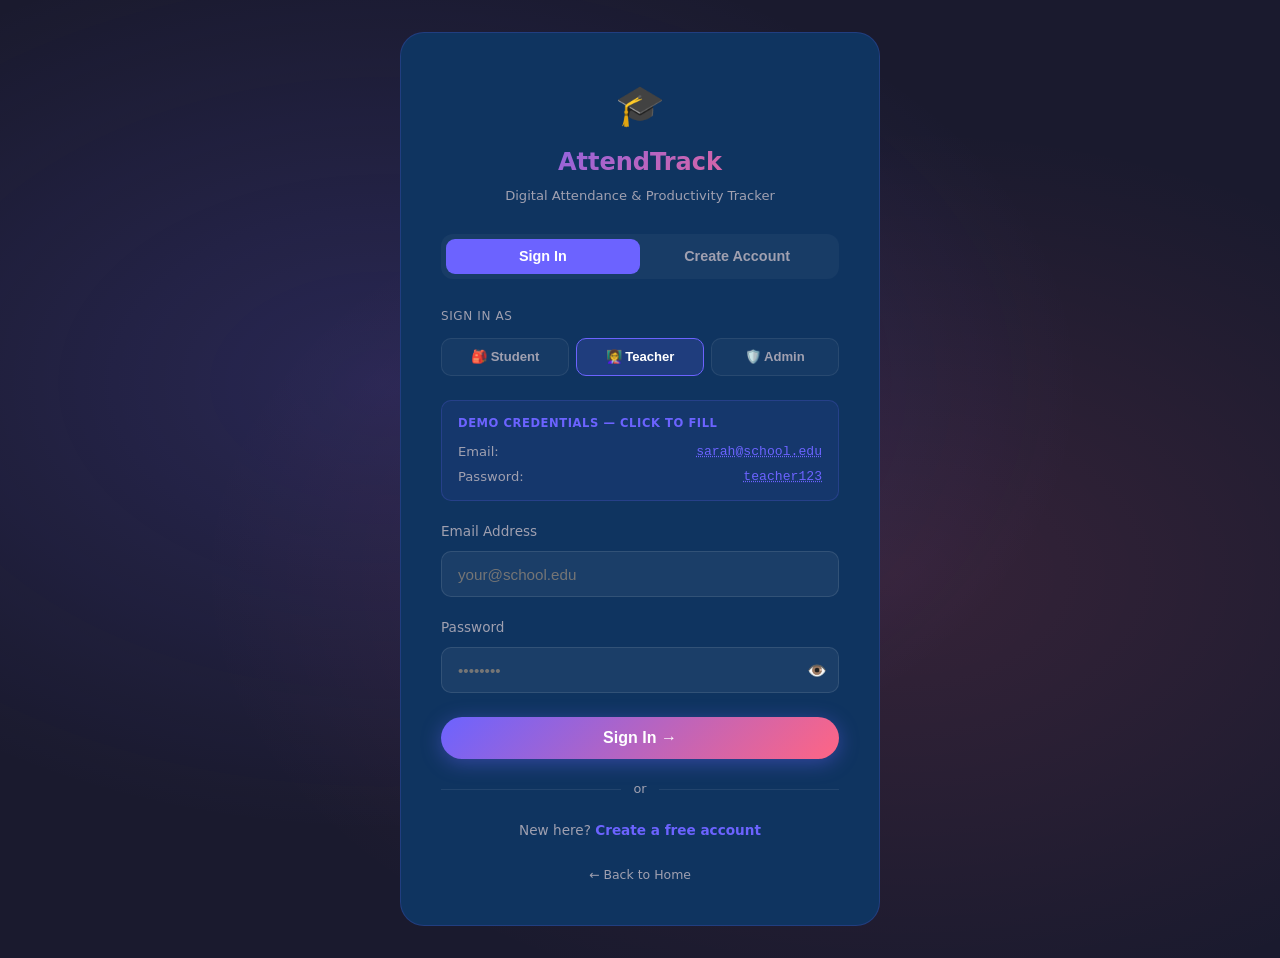
==== login.html @ 1594e539 "inipush" ====
<!DOCTYPE html>
<html lang="en">
<head>
  <meta charset="UTF-8" />
  <meta name="viewport" content="width=device-width, initial-scale=1.0" />
  <title>Login — AttendTrack</title>
  <link rel="stylesheet" href="css/style.css" />
  <style>
    .login-wrap {
      min-height: 100vh;
      display: flex;
      align-items: center;
      justify-content: center;
      padding: 2rem;
      position: relative;
      overflow: hidden;
    }
    .login-wrap::before {
      content: '';
      position: absolute;
      inset: 0;
      background: radial-gradient(ellipse at 30% 40%, rgba(108,99,255,0.18) 0%, transparent 55%),
                  radial-gradient(ellipse at 70% 60%, rgba(255,101,132,0.12) 0%, transparent 55%);
    }
    .login-box {
      background: var(--card);
      border: 1px solid rgba(108,99,255,0.2);
      border-radius: 24px;
      padding: 2.5rem;
      width: 100%;
      max-width: 480px;
      position: relative;
      animation: fadeInUp 0.5s ease;
    }

    /* Mode toggle (Sign In / Sign Up) */
    .mode-toggle {
      display: grid;
      grid-template-columns: 1fr 1fr;
      background: rgba(255,255,255,0.04);
      border-radius: 12px;
      padding: 0.3rem;
      margin-bottom: 1.75rem;
    }
    .mode-btn {
      padding: 0.6rem;
      border-radius: 9px;
      border: none;
      background: transparent;
      color: var(--text-muted);
      font-size: 0.9rem;
      font-weight: 600;
      cursor: pointer;
      transition: var(--transition);
      text-align: center;
    }
    .mode-btn.active { background: var(--primary); color: var(--white); }

    /* Role selector */
    .role-tabs {
      display: grid;
      grid-template-columns: repeat(3, 1fr);
      gap: 0.4rem;
      margin-bottom: 1.5rem;
    }
    .role-tab {
      padding: 0.65rem 0.4rem;
      border-radius: 10px;
      border: 1px solid rgba(255,255,255,0.08);
      background: rgba(255,255,255,0.03);
      color: var(--text-muted);
      font-size: 0.82rem;
      font-weight: 600;
      cursor: pointer;
      transition: var(--transition);
      text-align: center;
    }
    .role-tab:hover { border-color: var(--primary); color: var(--text); }
    .role-tab.active { background: rgba(108,99,255,0.18); border-color: var(--primary); color: var(--white); }

    /* Demo creds box */
    .demo-creds {
      background: rgba(108,99,255,0.08);
      border: 1px solid rgba(108,99,255,0.2);
      border-radius: 10px;
      padding: 0.85rem 1rem;
      margin-bottom: 1.25rem;
      font-size: 0.82rem;
    }
    .demo-creds .cred-row { display: flex; justify-content: space-between; margin-bottom: 0.25rem; gap: 0.5rem; }
    .demo-creds .cred-row:last-child { margin-bottom: 0; }
    .demo-creds .label { color: var(--text-muted); }
    .demo-creds .value { color: var(--primary); font-family: monospace; cursor: pointer; text-decoration: underline dotted; }

    /* Alert boxes */
    .alert {
      border-radius: 8px;
      padding: 0.65rem 1rem;
      font-size: 0.85rem;
      margin-bottom: 1rem;
      display: none;
    }
    .alert-error { background: rgba(255,101,132,0.1); border: 1px solid rgba(255,101,132,0.25); color: var(--secondary); }
    .alert-success { background: rgba(67,233,123,0.1); border: 1px solid rgba(67,233,123,0.25); color: var(--accent); }

    /* Password strength */
    .pwd-strength { margin-top: 0.4rem; height: 4px; border-radius: 4px; background: rgba(255,255,255,0.08); overflow: hidden; }
    .pwd-strength-fill { height: 100%; border-radius: 4px; width: 0; transition: width 0.3s, background 0.3s; }

    /* Form section visibility */
    .form-section { display: none; }
    .form-section.active { display: block; animation: fadeInUp 0.3s ease; }

    /* Avatar picker */
    .avatar-grid { display: flex; gap: 0.5rem; flex-wrap: wrap; margin-top: 0.5rem; }
    .avatar-opt {
      width: 40px; height: 40px; border-radius: 10px;
      border: 2px solid rgba(255,255,255,0.08);
      background: rgba(255,255,255,0.04);
      display: flex; align-items: center; justify-content: center;
      font-size: 1.3rem; cursor: pointer; transition: var(--transition);
    }
    .avatar-opt:hover { border-color: var(--primary); }
    .avatar-opt.selected { border-color: var(--primary); background: rgba(108,99,255,0.2); }

    .divider {
      display: flex; align-items: center; gap: 0.75rem;
      color: var(--text-muted); font-size: 0.8rem; margin: 1.25rem 0;
    }
    .divider::before, .divider::after { content: ''; flex: 1; height: 1px; background: rgba(255,255,255,0.08); }
  </style>
</head>
<body>

<div class="login-wrap">
  <div class="login-box">

    <!-- BRAND -->
    <div style="text-align:center; margin-bottom:1.75rem;">
      <div style="font-size:2.5rem; margin-bottom:0.4rem;">🎓</div>
      <h1 style="font-size:1.5rem; font-weight:800; background:var(--gradient); -webkit-background-clip:text; -webkit-text-fill-color:transparent; background-clip:text;">AttendTrack</h1>
      <p style="font-size:0.82rem; color:var(--text-muted); margin-top:0.2rem;">Digital Attendance & Productivity Tracker</p>
    </div>

    <!-- SIGN IN / SIGN UP TOGGLE -->
    <div class="mode-toggle">
      <button class="mode-btn active" id="signinBtn" onclick="setMode('signin')">Sign In</button>
      <button class="mode-btn" id="signupBtn" onclick="setMode('signup')">Create Account</button>
    </div>

    <!-- ALERT MESSAGES -->
    <div class="alert alert-error" id="errorMsg"></div>
    <div class="alert alert-success" id="successMsg"></div>

    <!-- ══════════ SIGN IN FORM ══════════ -->
    <div class="form-section active" id="signinForm">

      <div style="margin-bottom:1.25rem;">
        <div style="font-size:0.75rem; color:var(--text-muted); margin-bottom:0.75rem; text-transform:uppercase; letter-spacing:0.05em;">Sign in as</div>
        <div class="role-tabs" id="signinRoleTabs">
          <button class="role-tab" onclick="setSigninRole('student', this)">🎒 Student</button>
          <button class="role-tab active" onclick="setSigninRole('teacher', this)">👩‍🏫 Teacher</button>
          <button class="role-tab" onclick="setSigninRole('admin', this)">🛡️ Admin</button>
        </div>
      </div>

      <!-- Demo creds -->
      <div class="demo-creds">
        <div style="font-size:0.72rem; color:var(--primary); font-weight:600; margin-bottom:0.5rem; text-transform:uppercase; letter-spacing:0.05em;">Demo credentials — click to fill</div>
        <div class="cred-row">
          <span class="label">Email:</span>
          <span class="value" id="demoEmail" onclick="fillDemo()">sarah@school.edu</span>
        </div>
        <div class="cred-row">
          <span class="label">Password:</span>
          <span class="value" onclick="fillDemo()" id="demoPwd">teacher123</span>
        </div>
      </div>

      <div class="input-group">
        <label>Email Address</label>
        <input type="email" id="loginEmail" placeholder="your@school.edu" />
      </div>
      <div class="input-group" style="margin-bottom:1.5rem;">
        <label>Password</label>
        <div style="position:relative;">
          <input type="password" id="loginPassword" placeholder="••••••••" style="padding-right:3rem;" />
          <button onclick="togglePwd('loginPassword','eyeLogin')" style="position:absolute;right:0.75rem;top:50%;transform:translateY(-50%);background:none;border:none;color:var(--text-muted);cursor:pointer;font-size:1rem;" id="eyeLogin">👁️</button>
        </div>
      </div>

      <button class="btn btn-primary" style="width:100%;justify-content:center;font-size:1rem;" onclick="doLogin()" id="loginBtn">
        Sign In →
      </button>

      <div class="divider">or</div>
      <p style="text-align:center; font-size:0.85rem; color:var(--text-muted);">
        New here? <a href="#" onclick="setMode('signup')" style="color:var(--primary); font-weight:600;">Create a free account</a>
      </p>
    </div>

    <!-- ══════════ SIGN UP FORM ══════════ -->
    <div class="form-section" id="signupForm">

      <div style="margin-bottom:1.25rem;">
        <div style="font-size:0.75rem; color:var(--text-muted); margin-bottom:0.75rem; text-transform:uppercase; letter-spacing:0.05em;">I am a</div>
        <div class="role-tabs" id="signupRoleTabs">
          <button class="role-tab active" onclick="setSignupRole('student', this)">🎒 Student</button>
          <button class="role-tab" onclick="setSignupRole('teacher', this)">👩‍🏫 Teacher</button>
          <button class="role-tab" onclick="setSignupRole('admin', this)">🛡️ Admin</button>
        </div>
      </div>

      <div class="input-group">
        <label>Full Name</label>
        <input type="text" id="regName" placeholder="e.g. Jane Doe" />
      </div>
      <div class="input-group">
        <label>Email Address</label>
        <input type="email" id="regEmail" placeholder="your@school.edu" />
      </div>
      <div class="input-group">
        <label>Password</label>
        <div style="position:relative;">
          <input type="password" id="regPassword" placeholder="Min. 6 characters" style="padding-right:3rem;" oninput="checkStrength(this.value)" />
          <button onclick="togglePwd('regPassword','eyeReg')" style="position:absolute;right:0.75rem;top:50%;transform:translateY(-50%);background:none;border:none;color:var(--text-muted);cursor:pointer;font-size:1rem;" id="eyeReg">👁️</button>
        </div>
        <div class="pwd-strength"><div class="pwd-strength-fill" id="pwdBar"></div></div>
        <div style="font-size:0.72rem; color:var(--text-muted); margin-top:0.3rem;" id="pwdLabel"></div>
      </div>
      <div class="input-group" style="margin-bottom:1rem;">
        <label>Confirm Password</label>
        <input type="password" id="regConfirm" placeholder="Re-enter password" />
      </div>

      <!-- Avatar picker -->
      <div class="input-group" style="margin-bottom:1.5rem;">
        <label>Pick an Avatar</label>
        <div class="avatar-grid" id="avatarGrid"></div>
      </div>

      <button class="btn btn-success" style="width:100%;justify-content:center;font-size:1rem;" onclick="doRegister()" id="registerBtn">
        Create Account 🚀
      </button>

      <div class="divider">or</div>
      <p style="text-align:center; font-size:0.85rem; color:var(--text-muted);">
        Already have an account? <a href="#" onclick="setMode('signin')" style="color:var(--primary); font-weight:600;">Sign in</a>
      </p>
    </div>

    <p style="text-align:center; font-size:0.78rem; color:var(--text-muted); margin-top:1.5rem;">
      <a href="index.html" style="color:var(--text-muted);">← Back to Home</a>
    </p>

  </div>
</div>

<script src="js/db.js"></script>
<script>
// ── STATE ──────────────────────────────────────────────────
let signinRole = 'teacher';
let signupRole = 'student';
let selectedAvatar = '🎒';

const demoCreds = {
  student: { email: 'aisha@school.edu',  password: 'student123' },
  teacher: { email: 'sarah@school.edu',  password: 'teacher123' },
  admin:   { email: 'admin@school.edu',  password: 'admin123'   },
};

const avatarsByRole = {
  student: ['🎒','👩‍💻','👨‍💻','👩‍🎓','👨‍🎓','👩‍🔬','👨‍🔬','🧑‍💻','🧑‍🎓'],
  teacher: ['👩‍🏫','👨‍🏫','👩‍🔬','👨‍🔬','👩‍💼','👨‍💼','🧑‍🏫','👩‍🏫','🎓'],
  admin:   ['🛡️','👩‍💼','👨‍💼','🧑‍💼','⚙️','🔐','🏛️','📋','🖥️'],
};

const redirectMap = { student: 'dashboard.html', teacher: 'reports.html', admin: 'admin.html' };

// ── INIT ──────────────────────────────────────────────────
// Redirect if already logged in
const existing = DB.currentUser();
if (existing) window.location.href = redirectMap[existing.role] || 'index.html';

// Build avatar grid on load
buildAvatarGrid('student');

// ── MODE SWITCH ───────────────────────────────────────────
function setMode(mode) {
  clearAlerts();
  document.getElementById('signinForm').classList.toggle('active', mode === 'signin');
  document.getElementById('signupForm').classList.toggle('active', mode === 'signup');
  document.getElementById('signinBtn').classList.toggle('active', mode === 'signin');
  document.getElementById('signupBtn').classList.toggle('active', mode === 'signup');
}

// ── ROLE SELECTORS ────────────────────────────────────────
function setSigninRole(role, btn) {
  signinRole = role;
  document.querySelectorAll('#signinRoleTabs .role-tab').forEach(b => b.classList.remove('active'));
  btn.classList.add('active');
  document.getElementById('demoEmail').textContent = demoCreds[role].email;
  document.getElementById('demoPwd').textContent = demoCreds[role].password;
  clearAlerts();
}

function setSignupRole(role, btn) {
  signupRole = role;
  document.querySelectorAll('#signupRoleTabs .role-tab').forEach(b => b.classList.remove('active'));
  btn.classList.add('active');
  buildAvatarGrid(role);
  clearAlerts();
}

// ── AVATAR GRID ───────────────────────────────────────────
function buildAvatarGrid(role) {
  const grid = document.getElementById('avatarGrid');
  const avatars = avatarsByRole[role];
  selectedAvatar = avatars[0];
  grid.innerHTML = avatars.map((a, i) => `
    <div class="avatar-opt ${i === 0 ? 'selected' : ''}" onclick="selectAvatar(this, '${a}')">${a}</div>
  `).join('');
}

function selectAvatar(el, avatar) {
  document.querySelectorAll('.avatar-opt').forEach(a => a.classList.remove('selected'));
  el.classList.add('selected');
  selectedAvatar = avatar;
}

// ── DEMO FILL ─────────────────────────────────────────────
function fillDemo() {
  const c = demoCreds[signinRole];
  document.getElementById('loginEmail').value = c.email;
  document.getElementById('loginPassword').value = c.password;
}

// ── PASSWORD TOGGLE ───────────────────────────────────────
function togglePwd(inputId, btnId) {
  const inp = document.getElementById(inputId);
  const btn = document.getElementById(btnId);
  inp.type = inp.type === 'password' ? 'text' : 'password';
  btn.textContent = inp.type === 'password' ? '👁️' : '🙈';
}

// ── PASSWORD STRENGTH ─────────────────────────────────────
function checkStrength(val) {
  const bar = document.getElementById('pwdBar');
  const lbl = document.getElementById('pwdLabel');
  if (!val) { bar.style.width = '0'; lbl.textContent = ''; return; }
  let score = 0;
  if (val.length >= 6) score++;
  if (val.length >= 10) score++;
  if (/[A-Z]/.test(val)) score++;
  if (/[0-9]/.test(val)) score++;
  if (/[^A-Za-z0-9]/.test(val)) score++;
  const levels = [
    { w: '20%', color: '#ff6584', text: 'Too weak' },
    { w: '40%', color: '#f0932b', text: 'Weak' },
    { w: '60%', color: '#f9ca24', text: 'Fair' },
    { w: '80%', color: '#6c63ff', text: 'Good' },
    { w: '100%', color: '#43e97b', text: 'Strong 💪' },
  ];
  const lvl = levels[Math.min(score - 1, 4)] || levels[0];
  bar.style.width = lvl.w;
  bar.style.background = lvl.color;
  lbl.textContent = lvl.text;
  lbl.style.color = lvl.color;
}

// ── ALERTS ────────────────────────────────────────────────
function showError(msg) {
  const el = document.getElementById('errorMsg');
  el.textContent = '❌ ' + msg;
  el.style.display = 'block';
  document.getElementById('successMsg').style.display = 'none';
}

function showSuccess(msg) {
  const el = document.getElementById('successMsg');
  el.textContent = '✅ ' + msg;
  el.style.display = 'block';
  document.getElementById('errorMsg').style.display = 'none';
}

function clearAlerts() {
  document.getElementById('errorMsg').style.display = 'none';
  document.getElementById('successMsg').style.display = 'none';
}

// ── SIGN IN ───────────────────────────────────────────────
function doLogin() {
  const email    = document.getElementById('loginEmail').value.trim();
  const password = document.getElementById('loginPassword').value;
  const btn      = document.getElementById('loginBtn');

  if (!email || !password) { showError('Please enter your email and password.'); return; }

  btn.textContent = 'Signing in...';
  btn.disabled = true;

  setTimeout(() => {
    const session = DB.login(email, password);
    if (!session) {
      showError('Invalid email or password. Please try again.');
      btn.textContent = 'Sign In →';
      btn.disabled = false;
      return;
    }
    showSuccess('Welcome back, ' + session.name.split(' ')[0] + '! Redirecting...');
    setTimeout(() => { window.location.href = redirectMap[session.role] || 'index.html'; }, 800);
  }, 600);
}

// ── REGISTER ──────────────────────────────────────────────
function doRegister() {
  const name     = document.getElementById('regName').value.trim();
  const email    = document.getElementById('regEmail').value.trim();
  const password = document.getElementById('regPassword').value;
  const confirm  = document.getElementById('regConfirm').value;
  const btn      = document.getElementById('registerBtn');

  // Validation
  if (!name)                          { showError('Please enter your full name.'); return; }
  if (!email || !email.includes('@')) { showError('Please enter a valid email address.'); return; }
  if (password.length < 6)            { showError('Password must be at least 6 characters.'); return; }
  if (password !== confirm)           { showError('Passwords do not match.'); return; }

  // Check duplicate email
  const existing = DB._get('users').find(u => u.email === email);
  if (existing) { showError('An account with this email already exists. Try signing in.'); return; }

  btn.textContent = 'Creating account...';
  btn.disabled = true;

  setTimeout(() => {
    // Save new user to DB
    const users = DB._get('users');
    const newUser = {
      id: DB._nextId('users'),
      name,
      email,
      password,
      role: signupRole,
      avatar: selectedAvatar,
      points: 0,
      streak: 0,
      classes: [],
      createdAt: new Date().toISOString().split('T')[0],
    };
    users.push(newUser);
    DB._set('users', users);

    // Add welcome notification
    DB.addNotification(newUser.id, 'Welcome to AttendTrack, ' + name.split(' ')[0] + '! 🎉 Start by checking in to your first class.');

    // Auto login
    const session = DB.login(email, password);
    showSuccess('Account created! Welcome, ' + name.split(' ')[0] + '! 🎉');

    setTimeout(() => { window.location.href = redirectMap[signupRole] || 'index.html'; }, 1000);
  }, 700);
}

// Enter key support
document.addEventListener('keydown', e => {
  if (e.key !== 'Enter') return;
  const signinActive = document.getElementById('signinForm').classList.contains('active');
  if (signinActive) doLogin(); else doRegister();
});
</script>
</body>
</html>
---- css/style.css ----
/* ===== CSS VARIABLES ===== */
:root {
  --primary: #6c63ff;
  --secondary: #ff6584;
  --accent: #43e97b;
  --warning: #f9ca24;
  --info: #4fc3f7;
  --dark: #1a1a2e;
  --dark2: #16213e;
  --card: #0f3460;
  --text: #e0e0e0;
  --text-muted: #a0a0b0;
  --white: #ffffff;
  --gradient: linear-gradient(135deg, #6c63ff, #ff6584);
  --gradient2: linear-gradient(135deg, #43e97b, #38f9d7);
  --gradient3: linear-gradient(135deg, #f9ca24, #f0932b);
  --radius: 16px;
  --shadow: 0 8px 32px rgba(108, 99, 255, 0.2);
  --transition: all 0.3s ease;
}

/* ===== RESET & BASE ===== */
*, *::before, *::after { box-sizing: border-box; margin: 0; padding: 0; }

html { scroll-behavior: smooth; }

body {
  font-family: 'Segoe UI', system-ui, -apple-system, sans-serif;
  background: var(--dark);
  color: var(--text);
  line-height: 1.6;
  min-height: 100vh;
}

a { text-decoration: none; color: inherit; }
img { max-width: 100%; }
ul { list-style: none; }

/* ===== NAVBAR ===== */
.navbar {
  position: sticky;
  top: 0;
  z-index: 1000;
  background: rgba(26, 26, 46, 0.95);
  backdrop-filter: blur(12px);
  border-bottom: 1px solid rgba(108, 99, 255, 0.2);
  padding: 0 2rem;
  display: flex;
  align-items: center;
  justify-content: space-between;
  height: 64px;
}

.nav-brand {
  display: flex;
  align-items: center;
  gap: 0.5rem;
  font-size: 1.2rem;
  font-weight: 700;
  background: var(--gradient);
  -webkit-background-clip: text;
  -webkit-text-fill-color: transparent;
  background-clip: text;
}

.nav-brand .logo-icon { font-size: 1.5rem; -webkit-text-fill-color: initial; }

.nav-links {
  display: flex;
  align-items: center;
  gap: 0.25rem;
}

.nav-links a {
  padding: 0.5rem 1rem;
  border-radius: 8px;
  font-size: 0.9rem;
  font-weight: 500;
  color: var(--text-muted);
  transition: var(--transition);
}

.nav-links a:hover, .nav-links a.active {
  color: var(--white);
  background: rgba(108, 99, 255, 0.2);
}

.nav-links a.active { color: var(--primary); }

.nav-toggle {
  display: none;
  flex-direction: column;
  gap: 5px;
  cursor: pointer;
  padding: 4px;
}

.nav-toggle span {
  display: block;
  width: 24px;
  height: 2px;
  background: var(--text);
  border-radius: 2px;
  transition: var(--transition);
}

/* ===== HERO ===== */
.hero {
  min-height: calc(100vh - 64px);
  display: flex;
  align-items: center;
  justify-content: center;
  text-align: center;
  padding: 4rem 2rem;
  position: relative;
  overflow: hidden;
}

.hero::before {
  content: '';
  position: absolute;
  inset: 0;
  background: radial-gradient(ellipse at 30% 50%, rgba(108,99,255,0.15) 0%, transparent 60%),
              radial-gradient(ellipse at 70% 50%, rgba(255,101,132,0.1) 0%, transparent 60%);
}

.hero-content { position: relative; max-width: 800px; }

.hero-badge {
  display: inline-flex;
  align-items: center;
  gap: 0.5rem;
  background: rgba(108, 99, 255, 0.15);
  border: 1px solid rgba(108, 99, 255, 0.3);
  padding: 0.4rem 1rem;
  border-radius: 50px;
  font-size: 0.85rem;
  color: var(--primary);
  margin-bottom: 1.5rem;
  animation: fadeInDown 0.6s ease;
}

.hero h1 {
  font-size: clamp(2rem, 5vw, 3.5rem);
  font-weight: 800;
  line-height: 1.2;
  margin-bottom: 1.5rem;
  animation: fadeInUp 0.6s ease 0.1s both;
}

.hero h1 span {
  background: var(--gradient);
  -webkit-background-clip: text;
  -webkit-text-fill-color: transparent;
  background-clip: text;
}

.hero p {
  font-size: 1.1rem;
  color: var(--text-muted);
  max-width: 600px;
  margin: 0 auto 2.5rem;
  animation: fadeInUp 0.6s ease 0.2s both;
}

.hero-buttons {
  display: flex;
  gap: 1rem;
  justify-content: center;
  flex-wrap: wrap;
  animation: fadeInUp 0.6s ease 0.3s both;
}

.hero-stats {
  display: flex;
  gap: 2rem;
  justify-content: center;
  flex-wrap: wrap;
  margin-top: 4rem;
  animation: fadeInUp 0.6s ease 0.4s both;
}

.hero-stat {
  text-align: center;
}

.hero-stat .number {
  font-size: 2rem;
  font-weight: 800;
  background: var(--gradient);
  -webkit-background-clip: text;
  -webkit-text-fill-color: transparent;
  background-clip: text;
}

.hero-stat .label {
  font-size: 0.85rem;
  color: var(--text-muted);
}

/* ===== BUTTONS ===== */
.btn {
  display: inline-flex;
  align-items: center;
  gap: 0.5rem;
  padding: 0.75rem 1.75rem;
  border-radius: 50px;
  font-size: 0.95rem;
  font-weight: 600;
  cursor: pointer;
  border: none;
  transition: var(--transition);
}

.btn-primary {
  background: var(--gradient);
  color: var(--white);
  box-shadow: 0 4px 20px rgba(108, 99, 255, 0.4);
}

.btn-primary:hover { transform: translateY(-2px); box-shadow: 0 8px 30px rgba(108, 99, 255, 0.5); }

.btn-outline {
  background: transparent;
  color: var(--text);
  border: 1px solid rgba(255,255,255,0.2);
}

.btn-outline:hover { background: rgba(255,255,255,0.05); border-color: var(--primary); color: var(--primary); }

.btn-success {
  background: var(--gradient2);
  color: var(--dark);
  font-weight: 700;
}

.btn-success:hover { transform: translateY(-2px); box-shadow: 0 8px 30px rgba(67, 233, 123, 0.4); }

.btn-danger {
  background: linear-gradient(135deg, #ff6584, #ff4757);
  color: var(--white);
}

.btn-sm { padding: 0.4rem 1rem; font-size: 0.8rem; }

/* ===== CARDS ===== */
.card {
  background: var(--card);
  border: 1px solid rgba(108, 99, 255, 0.15);
  border-radius: var(--radius);
  padding: 1.5rem;
  transition: var(--transition);
}

.card:hover { border-color: rgba(108, 99, 255, 0.35); box-shadow: var(--shadow); }

/* ===== SECTION ===== */
.section { padding: 5rem 2rem; }
.section-title {
  font-size: clamp(1.5rem, 3vw, 2rem);
  font-weight: 700;
  margin-bottom: 0.5rem;
}
.section-subtitle { color: var(--text-muted); margin-bottom: 3rem; }

.container { max-width: 1200px; margin: 0 auto; }

/* ===== GRID ===== */
.grid-2 { display: grid; grid-template-columns: repeat(auto-fit, minmax(280px, 1fr)); gap: 1.5rem; }
.grid-3 { display: grid; grid-template-columns: repeat(auto-fit, minmax(240px, 1fr)); gap: 1.5rem; }
.grid-4 { display: grid; grid-template-columns: repeat(auto-fit, minmax(200px, 1fr)); gap: 1.5rem; }

/* ===== PROGRESS BAR ===== */
.progress-wrap { margin-bottom: 1rem; }
.progress-label { display: flex; justify-content: space-between; font-size: 0.85rem; margin-bottom: 0.4rem; }
.progress-bar {
  height: 10px;
  background: rgba(255,255,255,0.08);
  border-radius: 50px;
  overflow: hidden;
}
.progress-fill {
  height: 100%;
  border-radius: 50px;
  background: var(--gradient);
  transition: width 1s ease;
}
.progress-fill.green { background: var(--gradient2); }
.progress-fill.yellow { background: var(--gradient3); }

/* ===== BADGE ===== */
.badge {
  display: inline-flex;
  align-items: center;
  gap: 0.3rem;
  padding: 0.25rem 0.75rem;
  border-radius: 50px;
  font-size: 0.75rem;
  font-weight: 600;
}
.badge-purple { background: rgba(108,99,255,0.2); color: var(--primary); }
.badge-green { background: rgba(67,233,123,0.2); color: var(--accent); }
.badge-red { background: rgba(255,101,132,0.2); color: var(--secondary); }
.badge-yellow { background: rgba(249,202,36,0.2); color: var(--warning); }

/* ===== STAT CARD ===== */
.stat-card {
  background: var(--card);
  border: 1px solid rgba(108,99,255,0.15);
  border-radius: var(--radius);
  padding: 1.5rem;
  display: flex;
  align-items: center;
  gap: 1rem;
}

.stat-icon {
  width: 56px;
  height: 56px;
  border-radius: 14px;
  display: flex;
  align-items: center;
  justify-content: center;
  font-size: 1.5rem;
  flex-shrink: 0;
}

.stat-icon.purple { background: rgba(108,99,255,0.2); }
.stat-icon.green { background: rgba(67,233,123,0.2); }
.stat-icon.red { background: rgba(255,101,132,0.2); }
.stat-icon.yellow { background: rgba(249,202,36,0.2); }
.stat-icon.blue { background: rgba(79,195,247,0.2); }

.stat-info .value { font-size: 1.6rem; font-weight: 700; }
.stat-info .label { font-size: 0.8rem; color: var(--text-muted); }

/* ===== FEATURES SECTION ===== */
.features-grid { display: grid; grid-template-columns: repeat(auto-fit, minmax(260px, 1fr)); gap: 1.5rem; }

.feature-card {
  background: var(--card);
  border: 1px solid rgba(108,99,255,0.15);
  border-radius: var(--radius);
  padding: 2rem;
  text-align: center;
  transition: var(--transition);
}

.feature-card:hover { transform: translateY(-4px); box-shadow: var(--shadow); border-color: rgba(108,99,255,0.35); }

.feature-icon {
  font-size: 2.5rem;
  margin-bottom: 1rem;
  display: block;
}

.feature-card h3 { font-size: 1.1rem; margin-bottom: 0.5rem; }
.feature-card p { font-size: 0.9rem; color: var(--text-muted); }

/* ===== PAGE HEADER ===== */
.page-header {
  background: linear-gradient(135deg, var(--dark2), var(--card));
  border-bottom: 1px solid rgba(108,99,255,0.15);
  padding: 2.5rem 2rem;
}

.page-header h1 { font-size: 1.8rem; font-weight: 700; margin-bottom: 0.25rem; }
.page-header p { color: var(--text-muted); font-size: 0.95rem; }

/* ===== TABS ===== */
.tabs { display: flex; gap: 0.5rem; flex-wrap: wrap; margin-bottom: 1.5rem; }
.tab-btn {
  padding: 0.5rem 1.25rem;
  border-radius: 50px;
  border: 1px solid rgba(255,255,255,0.1);
  background: transparent;
  color: var(--text-muted);
  font-size: 0.85rem;
  cursor: pointer;
  transition: var(--transition);
}
.tab-btn.active, .tab-btn:hover {
  background: var(--primary);
  color: var(--white);
  border-color: var(--primary);
}

/* ===== TABLE ===== */
.table-wrap { overflow-x: auto; border-radius: var(--radius); }
table { width: 100%; border-collapse: collapse; }
thead th {
  background: rgba(108,99,255,0.15);
  padding: 0.85rem 1rem;
  text-align: left;
  font-size: 0.8rem;
  text-transform: uppercase;
  letter-spacing: 0.05em;
  color: var(--text-muted);
}
tbody td {
  padding: 0.85rem 1rem;
  border-bottom: 1px solid rgba(255,255,255,0.05);
  font-size: 0.9rem;
}
tbody tr:hover { background: rgba(108,99,255,0.05); }
tbody tr:last-child td { border-bottom: none; }

/* ===== LEADERBOARD ===== */
.leaderboard-item {
  display: flex;
  align-items: center;
  gap: 1rem;
  padding: 1rem 1.25rem;
  border-radius: 12px;
  background: var(--card);
  border: 1px solid rgba(108,99,255,0.1);
  transition: var(--transition);
  margin-bottom: 0.75rem;
}

.leaderboard-item:hover { border-color: rgba(108,99,255,0.3); transform: translateX(4px); }

.rank {
  width: 36px;
  height: 36px;
  border-radius: 50%;
  display: flex;
  align-items: center;
  justify-content: center;
  font-weight: 700;
  font-size: 0.9rem;
  flex-shrink: 0;
}

.rank-1 { background: linear-gradient(135deg, #f9ca24, #f0932b); color: var(--dark); }
.rank-2 { background: linear-gradient(135deg, #c0c0c0, #a0a0a0); color: var(--dark); }
.rank-3 { background: linear-gradient(135deg, #cd7f32, #a0522d); color: var(--white); }
.rank-other { background: rgba(255,255,255,0.08); color: var(--text-muted); }

.lb-avatar {
  width: 40px;
  height: 40px;
  border-radius: 50%;
  display: flex;
  align-items: center;
  justify-content: center;
  font-size: 1.2rem;
  flex-shrink: 0;
}

.lb-info { flex: 1; }
.lb-name { font-weight: 600; font-size: 0.95rem; }
.lb-badges { font-size: 0.75rem; color: var(--text-muted); }

.lb-points { text-align: right; }
.lb-points .pts { font-size: 1.1rem; font-weight: 700; color: var(--warning); }
.lb-points .pts-label { font-size: 0.7rem; color: var(--text-muted); }

/* ===== CHECK-IN ===== */
.checkin-card {
  max-width: 560px;
  margin: 0 auto;
  background: var(--card);
  border: 1px solid rgba(108,99,255,0.2);
  border-radius: 24px;
  padding: 2.5rem;
}

.checkin-step { display: none; }
.checkin-step.active { display: block; animation: fadeInUp 0.4s ease; }

.input-group { margin-bottom: 1.25rem; }
.input-group label { display: block; font-size: 0.85rem; color: var(--text-muted); margin-bottom: 0.5rem; }
.input-group input, .input-group select {
  width: 100%;
  padding: 0.85rem 1rem;
  background: rgba(255,255,255,0.05);
  border: 1px solid rgba(255,255,255,0.1);
  border-radius: 10px;
  color: var(--text);
  font-size: 0.95rem;
  transition: var(--transition);
  outline: none;
}
.input-group input:focus, .input-group select:focus {
  border-color: var(--primary);
  background: rgba(108,99,255,0.08);
}

.quiz-option {
  display: flex;
  align-items: center;
  gap: 0.75rem;
  padding: 0.85rem 1rem;
  border-radius: 10px;
  border: 1px solid rgba(255,255,255,0.1);
  margin-bottom: 0.75rem;
  cursor: pointer;
  transition: var(--transition);
}
.quiz-option:hover { border-color: var(--primary); background: rgba(108,99,255,0.08); }
.quiz-option.selected { border-color: var(--primary); background: rgba(108,99,255,0.15); }
.quiz-option.correct { border-color: var(--accent); background: rgba(67,233,123,0.1); }
.quiz-option.wrong { border-color: var(--secondary); background: rgba(255,101,132,0.1); }

.quiz-option input[type="radio"] { accent-color: var(--primary); }

.success-animation {
  text-align: center;
  padding: 2rem 0;
}

.success-icon {
  font-size: 4rem;
  animation: bounceIn 0.6s ease;
  display: block;
  margin-bottom: 1rem;
}

.points-popup {
  display: inline-flex;
  align-items: center;
  gap: 0.5rem;
  background: rgba(249,202,36,0.15);
  border: 1px solid rgba(249,202,36,0.3);
  padding: 0.5rem 1.25rem;
  border-radius: 50px;
  color: var(--warning);
  font-weight: 700;
  font-size: 1.1rem;
  animation: fadeInUp 0.4s ease 0.3s both;
}

.badge-notification {
  display: flex;
  align-items: center;
  gap: 0.75rem;
  background: rgba(108,99,255,0.1);
  border: 1px solid rgba(108,99,255,0.25);
  border-radius: 12px;
  padding: 0.85rem 1rem;
  margin-top: 1rem;
  animation: fadeInUp 0.4s ease 0.5s both;
}

/* ===== GAMIFICATION BADGES ===== */
.badges-grid { display: flex; flex-wrap: wrap; gap: 0.75rem; }

.badge-item {
  display: flex;
  flex-direction: column;
  align-items: center;
  gap: 0.4rem;
  padding: 1rem;
  border-radius: 14px;
  background: rgba(255,255,255,0.04);
  border: 1px solid rgba(255,255,255,0.08);
  min-width: 80px;
  text-align: center;
  transition: var(--transition);
}

.badge-item:hover { transform: scale(1.05); }
.badge-item.earned { border-color: rgba(249,202,36,0.3); background: rgba(249,202,36,0.05); }
.badge-item.locked { opacity: 0.4; filter: grayscale(1); }

.badge-item .badge-emoji { font-size: 2rem; }
.badge-item .badge-name { font-size: 0.7rem; color: var(--text-muted); }

/* ===== STREAK ===== */
.streak-display {
  display: flex;
  align-items: center;
  gap: 1rem;
  padding: 1.25rem;
  background: linear-gradient(135deg, rgba(249,202,36,0.1), rgba(240,147,43,0.1));
  border: 1px solid rgba(249,202,36,0.2);
  border-radius: 14px;
}

.streak-fire { font-size: 2.5rem; animation: pulse 1.5s ease infinite; }
.streak-count { font-size: 2rem; font-weight: 800; color: var(--warning); }
.streak-label { font-size: 0.8rem; color: var(--text-muted); }

/* ===== ABOUT ===== */
.timeline { position: relative; padding-left: 2rem; }
.timeline::before {
  content: '';
  position: absolute;
  left: 0;
  top: 0;
  bottom: 0;
  width: 2px;
  background: linear-gradient(to bottom, var(--primary), var(--secondary));
}

.timeline-item {
  position: relative;
  padding-bottom: 2rem;
}

.timeline-item::before {
  content: '';
  position: absolute;
  left: -2.4rem;
  top: 0.25rem;
  width: 12px;
  height: 12px;
  border-radius: 50%;
  background: var(--primary);
  border: 2px solid var(--dark);
}

.timeline-item h3 { font-size: 1rem; margin-bottom: 0.25rem; }
.timeline-item p { font-size: 0.9rem; color: var(--text-muted); }

/* ===== FORM ===== */
.form-group { margin-bottom: 1.25rem; }
.form-group label { display: block; font-size: 0.85rem; color: var(--text-muted); margin-bottom: 0.5rem; }
.form-group input, .form-group textarea, .form-group select {
  width: 100%;
  padding: 0.85rem 1rem;
  background: rgba(255,255,255,0.05);
  border: 1px solid rgba(255,255,255,0.1);
  border-radius: 10px;
  color: var(--text);
  font-size: 0.9rem;
  outline: none;
  transition: var(--transition);
  font-family: inherit;
}
.form-group input:focus, .form-group textarea:focus, .form-group select:focus {
  border-color: var(--primary);
  background: rgba(108,99,255,0.08);
}
.form-group textarea { resize: vertical; min-height: 100px; }

/* ===== FOOTER ===== */
footer {
  background: var(--dark2);
  border-top: 1px solid rgba(108,99,255,0.15);
  padding: 2rem;
  text-align: center;
  color: var(--text-muted);
  font-size: 0.85rem;
}

footer a { color: var(--primary); }

/* ===== ANIMATIONS ===== */
@keyframes fadeInUp {
  from { opacity: 0; transform: translateY(20px); }
  to { opacity: 1; transform: translateY(0); }
}

@keyframes fadeInDown {
  from { opacity: 0; transform: translateY(-20px); }
  to { opacity: 1; transform: translateY(0); }
}

@keyframes bounceIn {
  0% { transform: scale(0); opacity: 0; }
  60% { transform: scale(1.2); }
  100% { transform: scale(1); opacity: 1; }
}

@keyframes pulse {
  0%, 100% { transform: scale(1); }
  50% { transform: scale(1.1); }
}

@keyframes slideIn {
  from { opacity: 0; transform: translateX(-20px); }
  to { opacity: 1; transform: translateX(0); }
}

.animate-in { animation: fadeInUp 0.5s ease both; }

/* ===== CHART CONTAINER ===== */
.chart-container { position: relative; height: 220px; }

/* ===== NOTIFICATION TOAST ===== */
.toast {
  position: fixed;
  bottom: 2rem;
  right: 2rem;
  background: var(--card);
  border: 1px solid rgba(108,99,255,0.3);
  border-radius: 14px;
  padding: 1rem 1.5rem;
  display: flex;
  align-items: center;
  gap: 0.75rem;
  box-shadow: var(--shadow);
  z-index: 9999;
  transform: translateY(100px);
  opacity: 0;
  transition: all 0.4s ease;
}

.toast.show { transform: translateY(0); opacity: 1; }

/* ===== RESPONSIVE ===== */
@media (max-width: 768px) {
  .nav-links {
    display: none;
    position: absolute;
    top: 64px;
    left: 0;
    right: 0;
    background: rgba(26,26,46,0.98);
    flex-direction: column;
    padding: 1rem;
    border-bottom: 1px solid rgba(108,99,255,0.2);
    gap: 0.25rem;
  }

  .nav-links.open { display: flex; }
  .nav-links a { padding: 0.75rem 1rem; }
  .nav-toggle { display: flex; }

  .hero-buttons { flex-direction: column; align-items: center; }
  .hero-stats { gap: 1.5rem; }

  .section { padding: 3rem 1rem; }
  .page-header { padding: 1.5rem 1rem; }

  .checkin-card { padding: 1.5rem; }

  .leaderboard-item { padding: 0.75rem 1rem; }
}

@media (max-width: 480px) {
  .navbar { padding: 0 1rem; }
  .grid-4 { grid-template-columns: repeat(2, 1fr); }
}
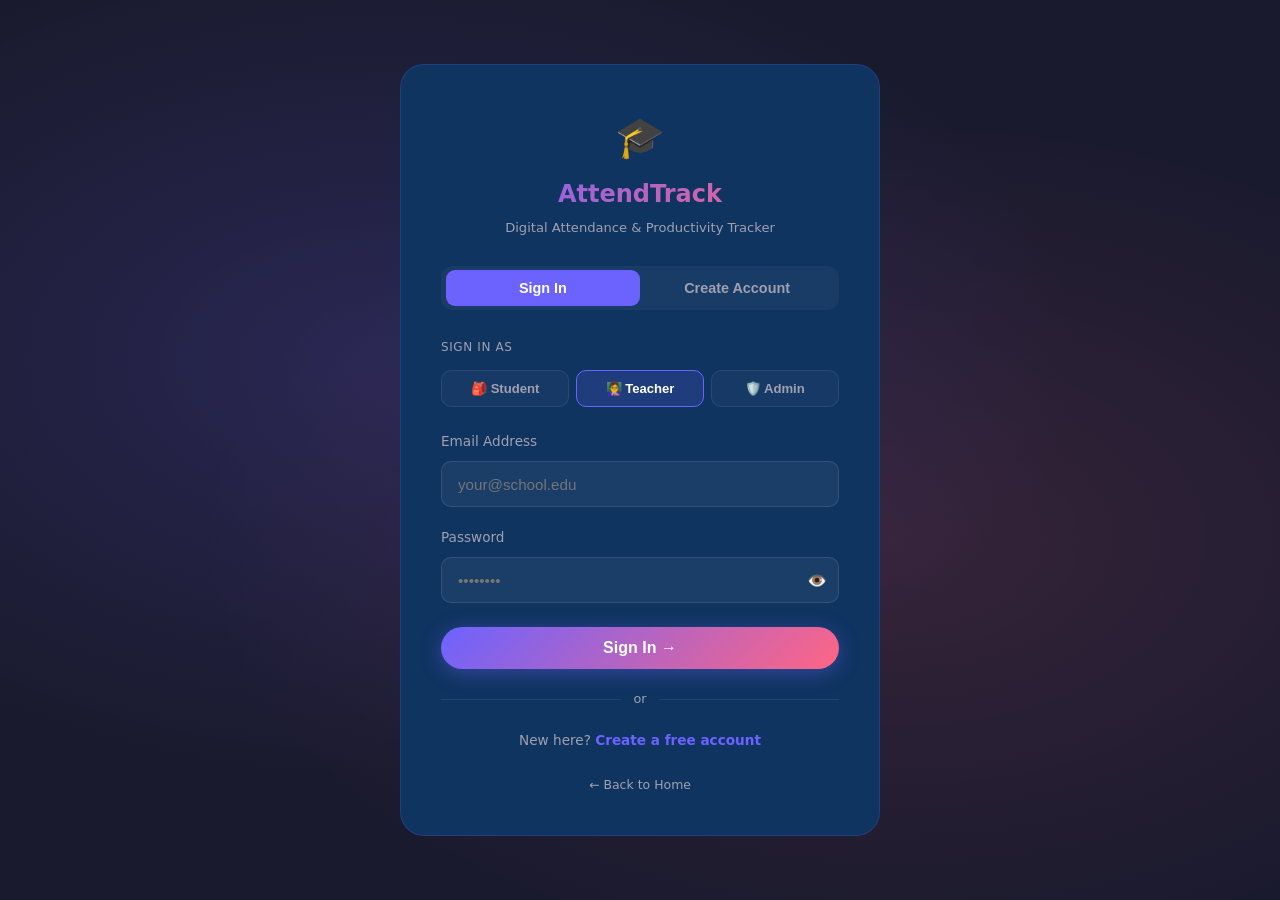
==== commit 6dba5a52: "Update login.html" ====
--- a/login.html
+++ b/login.html
@@ -78,20 +78,6 @@
     .role-tab:hover { border-color: var(--primary); color: var(--text); }
     .role-tab.active { background: rgba(108,99,255,0.18); border-color: var(--primary); color: var(--white); }
 
-    /* Demo creds box */
-    .demo-creds {
-      background: rgba(108,99,255,0.08);
-      border: 1px solid rgba(108,99,255,0.2);
-      border-radius: 10px;
-      padding: 0.85rem 1rem;
-      margin-bottom: 1.25rem;
-      font-size: 0.82rem;
-    }
-    .demo-creds .cred-row { display: flex; justify-content: space-between; margin-bottom: 0.25rem; gap: 0.5rem; }
-    .demo-creds .cred-row:last-child { margin-bottom: 0; }
-    .demo-creds .label { color: var(--text-muted); }
-    .demo-creds .value { color: var(--primary); font-family: monospace; cursor: pointer; text-decoration: underline dotted; }
-
     /* Alert boxes */
     .alert {
       border-radius: 8px;
@@ -164,19 +150,6 @@
         </div>
       </div>
 
-      <!-- Demo creds -->
-      <div class="demo-creds">
-        <div style="font-size:0.72rem; color:var(--primary); font-weight:600; margin-bottom:0.5rem; text-transform:uppercase; letter-spacing:0.05em;">Demo credentials — click to fill</div>
-        <div class="cred-row">
-          <span class="label">Email:</span>
-          <span class="value" id="demoEmail" onclick="fillDemo()">sarah@school.edu</span>
-        </div>
-        <div class="cred-row">
-          <span class="label">Password:</span>
-          <span class="value" onclick="fillDemo()" id="demoPwd">teacher123</span>
-        </div>
-      </div>
-
       <div class="input-group">
         <label>Email Address</label>
         <input type="email" id="loginEmail" placeholder="your@school.edu" />
@@ -263,12 +236,6 @@
 let signupRole = 'student';
 let selectedAvatar = '🎒';
 
-const demoCreds = {
-  student: { email: 'aisha@school.edu',  password: 'student123' },
-  teacher: { email: 'sarah@school.edu',  password: 'teacher123' },
-  admin:   { email: 'admin@school.edu',  password: 'admin123'   },
-};
-
 const avatarsByRole = {
   student: ['🎒','👩‍💻','👨‍💻','👩‍🎓','👨‍🎓','👩‍🔬','👨‍🔬','🧑‍💻','🧑‍🎓'],
   teacher: ['👩‍🏫','👨‍🏫','👩‍🔬','👨‍🔬','👩‍💼','👨‍💼','🧑‍🏫','👩‍🏫','🎓'],
@@ -299,8 +266,6 @@
   signinRole = role;
   document.querySelectorAll('#signinRoleTabs .role-tab').forEach(b => b.classList.remove('active'));
   btn.classList.add('active');
-  document.getElementById('demoEmail').textContent = demoCreds[role].email;
-  document.getElementById('demoPwd').textContent = demoCreds[role].password;
   clearAlerts();
 }
 
@@ -326,13 +291,6 @@
   document.querySelectorAll('.avatar-opt').forEach(a => a.classList.remove('selected'));
   el.classList.add('selected');
   selectedAvatar = avatar;
-}
-
-// ── DEMO FILL ─────────────────────────────────────────────
-function fillDemo() {
-  const c = demoCreds[signinRole];
-  document.getElementById('loginEmail').value = c.email;
-  document.getElementById('loginPassword').value = c.password;
 }
 
 // ── PASSWORD TOGGLE ───────────────────────────────────────
